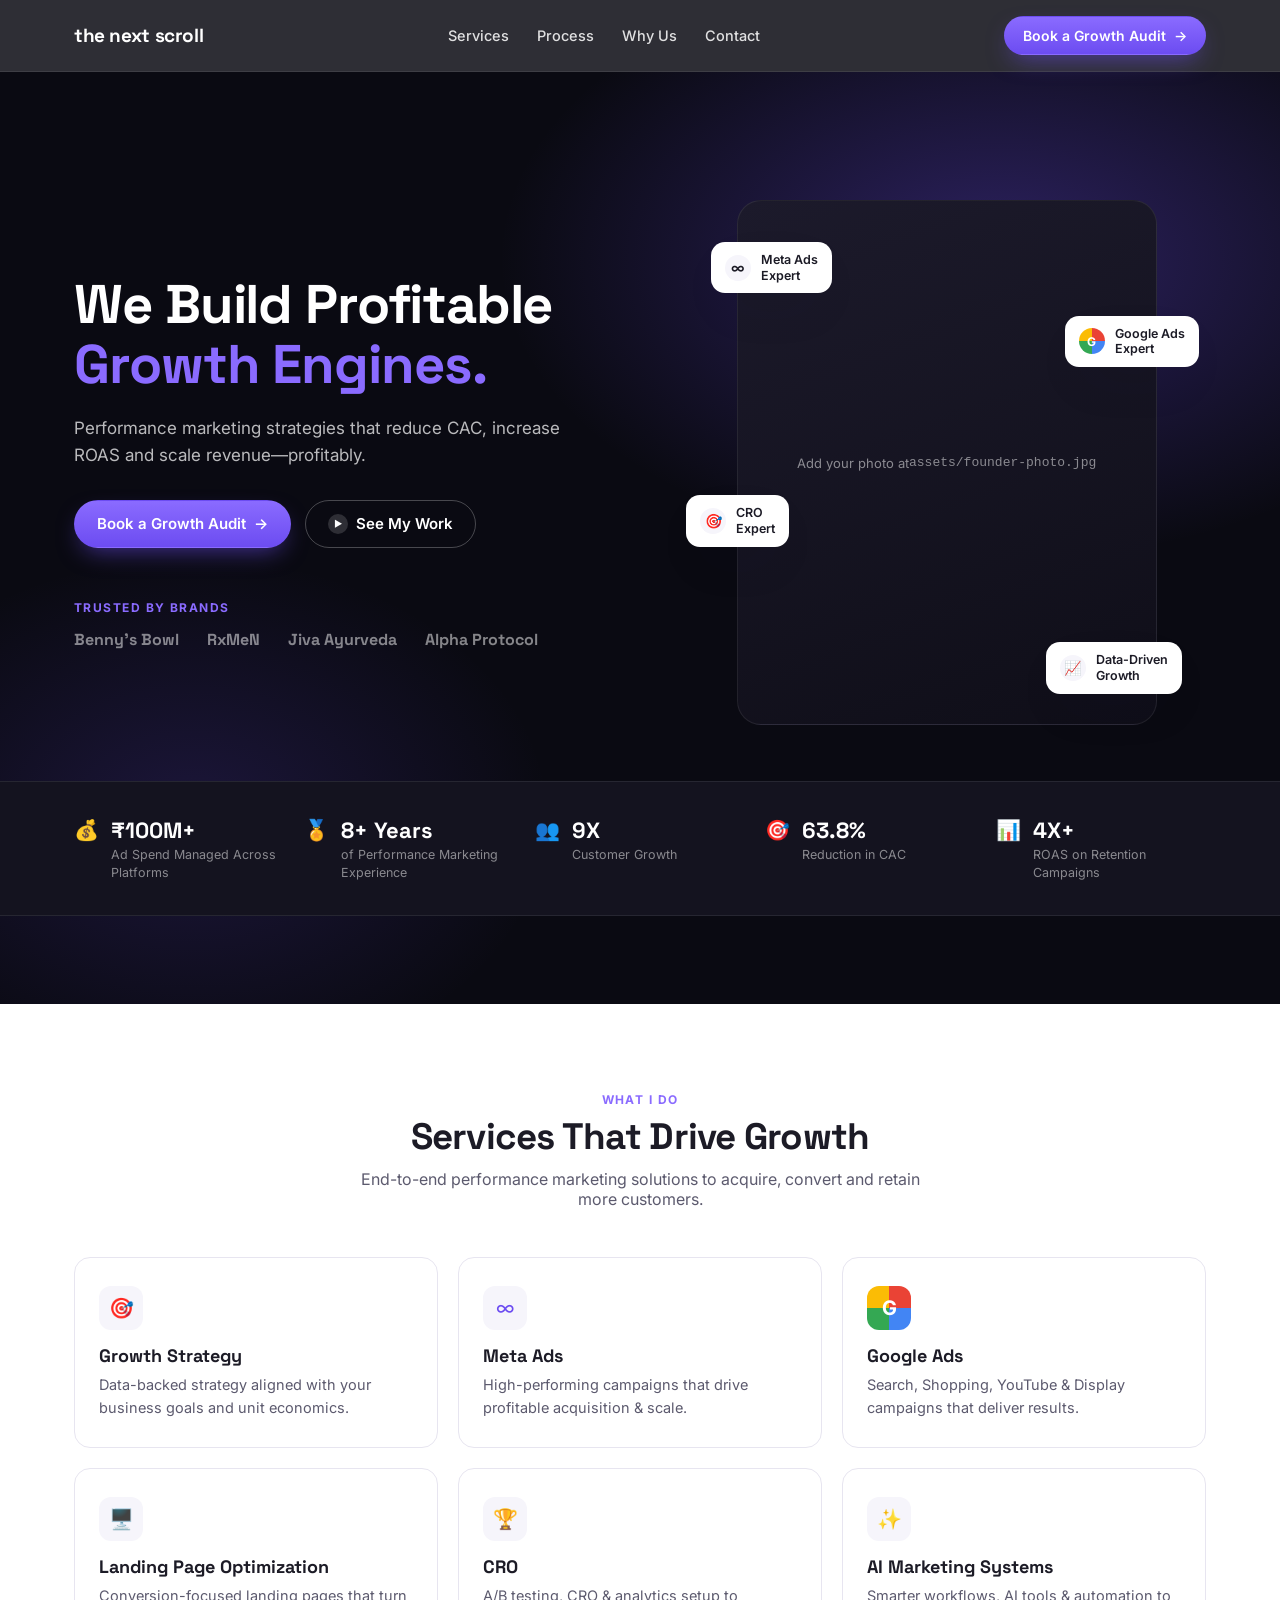
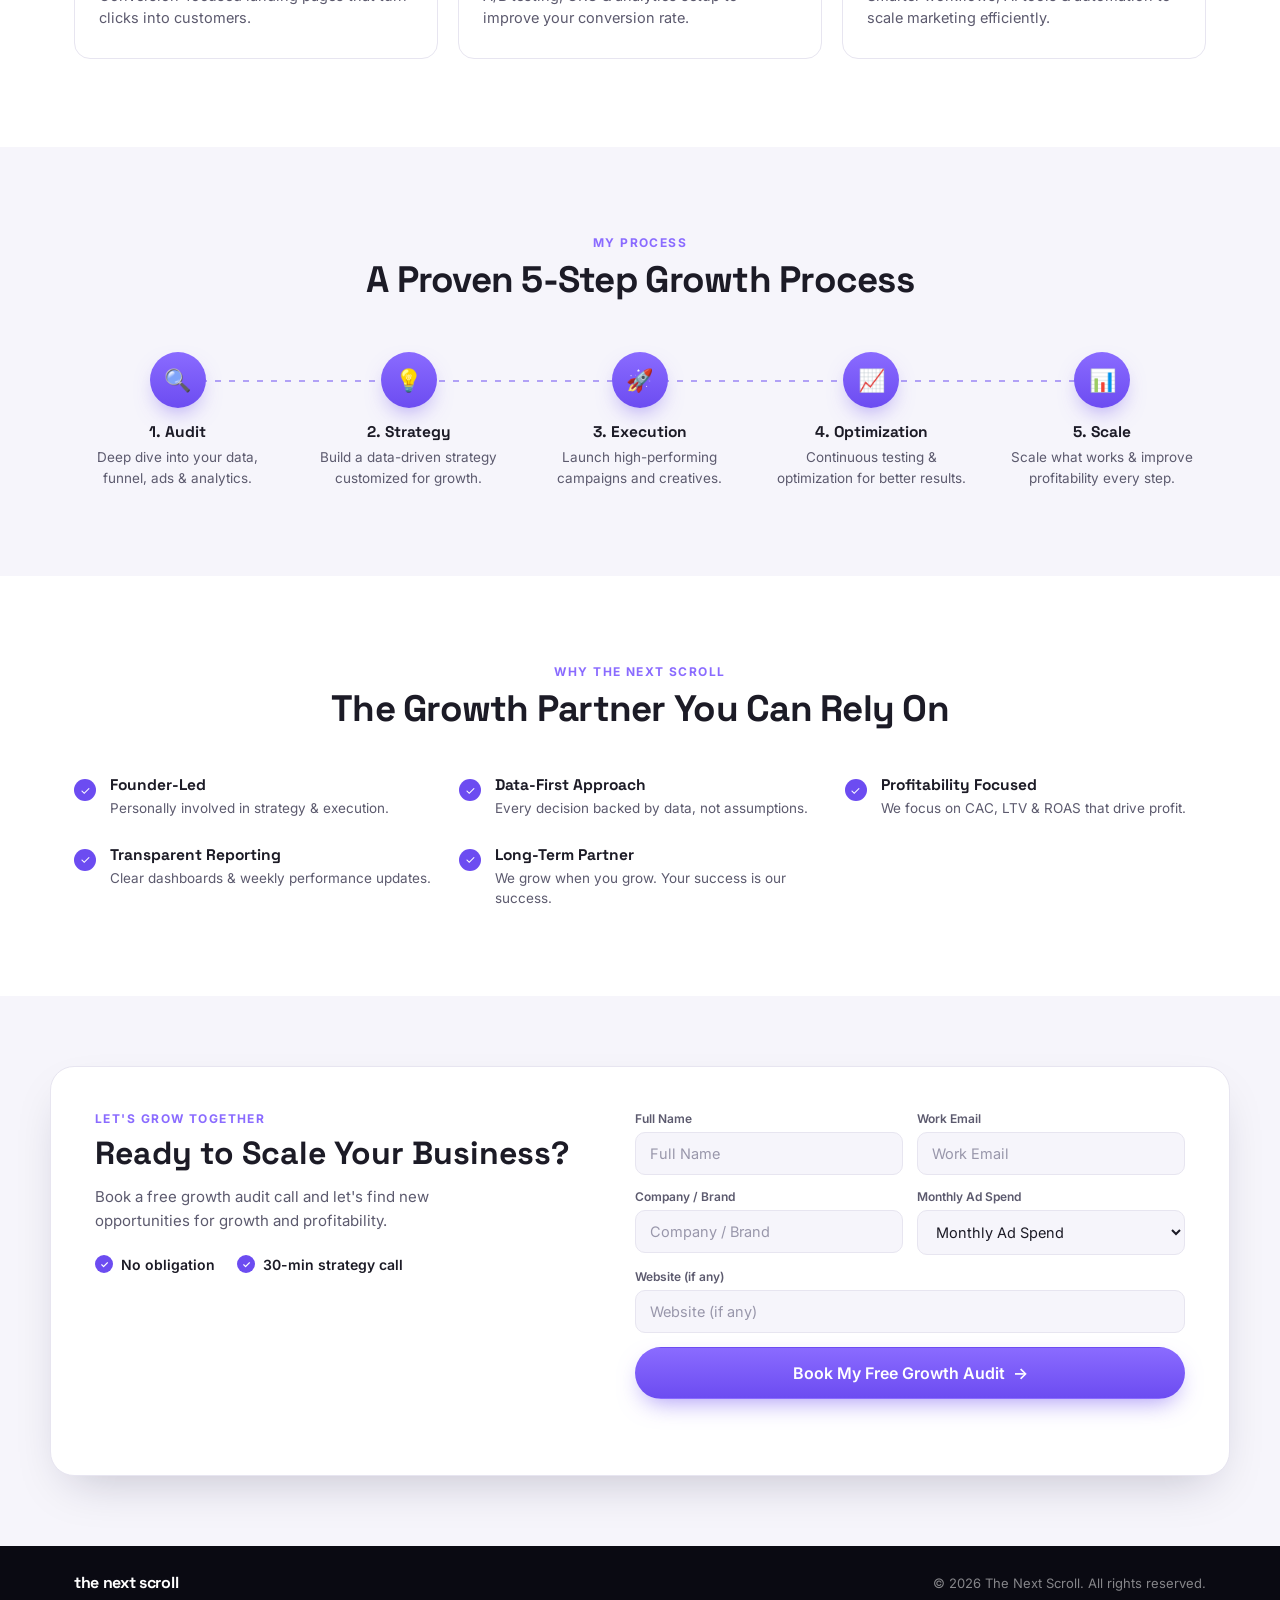
==== index.html @ 04aa4920 "Initial Commit" ====
<!DOCTYPE html>
<html lang="en">
<head>
<meta charset="UTF-8">
<meta name="viewport" content="width=device-width, initial-scale=1.0">
<title>The Next Scroll — Performance Marketing & Growth Strategy</title>
<meta name="description" content="We build profitable growth engines. Performance marketing strategies that reduce CAC, increase ROAS and scale revenue—profitably.">

<!-- Open Graph -->
<meta property="og:title" content="The Next Scroll — We Build Profitable Growth Engines">
<meta property="og:description" content="Performance marketing strategies that reduce CAC, increase ROAS and scale revenue—profitably.">
<meta property="og:type" content="website">

<link rel="icon" href="data:image/svg+xml,<svg xmlns=%22http://www.w3.org/2000/svg%22 viewBox=%220 0 100 100%22><text y=%22.9em%22 font-size=%2290%22>🡵</text></svg>">
<link rel="preconnect" href="https://fonts.googleapis.com">
<link rel="preconnect" href="https://fonts.gstatic.com" crossorigin>
<link href="https://fonts.googleapis.com/css2?family=Space+Grotesk:wght@500;600;700&family=Inter:wght@400;500;600;700&display=swap" rel="stylesheet">
<link rel="stylesheet" href="style.css">
</head>
<body>

<!-- ============ HEADER ============ -->
<header class="site-header" id="top">
  <div class="container header-inner">
    <a href="#top" class="logo">the next scroll</a>
    <nav class="nav-links" id="navLinks">
      <a href="#services">Services</a>
      <a href="#process">Process</a>
      <a href="#why">Why Us</a>
      <a href="#contact">Contact</a>
    </nav>
    <a href="#contact" class="btn btn-primary btn-header">Book a Growth Audit <span aria-hidden="true">→</span></a>
    <button class="nav-toggle" id="navToggle" aria-label="Toggle navigation" aria-expanded="false">
      <span></span><span></span><span></span>
    </button>
  </div>
</header>

<!-- ============ HERO ============ -->
<section class="hero">
  <div class="hero-bg" aria-hidden="true"></div>
  <div class="container hero-inner">
    <div class="hero-copy" data-animate>
      <h1>We Build Profitable<br><span class="accent">Growth Engines.</span></h1>
      <p class="hero-sub">Performance marketing strategies that reduce CAC, increase ROAS and scale revenue—profitably.</p>
      <div class="hero-ctas">
        <a href="#contact" class="btn btn-primary">Book a Growth Audit <span aria-hidden="true">→</span></a>
        <a href="#work" class="btn btn-ghost"><span class="play-icon" aria-hidden="true">▶</span> See My Work</a>
      </div>

      <div class="trusted">
        <span class="eyebrow">Trusted by brands</span>
        <ul class="logo-row">
          <li>Benny's Bowl</li>
          <li>RxMeN</li>
          <li>Jiva Ayurveda</li>
          <li>Alpha Protocol</li>
        </ul>
      </div>
    </div>

    <div class="hero-portrait" data-animate>
      <div class="portrait-frame">
        <img src="assets/founder-photo.jpg" alt="Founder of The Next Scroll" onerror="this.parentElement.classList.add('img-missing')">
        <div class="img-missing-note">Add your photo at<br><code>assets/founder-photo.jpg</code></div>
      </div>

      <div class="badge badge-1">
        <span class="badge-icon">∞</span>
        <span>Meta Ads<br>Expert</span>
      </div>
      <div class="badge badge-2">
        <span class="badge-icon badge-icon--google">G</span>
        <span>Google Ads<br>Expert</span>
      </div>
      <div class="badge badge-3">
        <span class="badge-icon">🎯</span>
        <span>CRO<br>Expert</span>
      </div>
      <div class="badge badge-4">
        <span class="badge-icon">📈</span>
        <span>Data-Driven<br>Growth</span>
      </div>
    </div>
  </div>

  <!-- Stats strip -->
  <div class="stats-strip">
    <div class="container stats-grid">
      <div class="stat">
        <span class="stat-icon">💰</span>
        <div>
          <strong>₹100M+</strong>
          <p>Ad Spend Managed Across Platforms</p>
        </div>
      </div>
      <div class="stat">
        <span class="stat-icon">🏅</span>
        <div>
          <strong>8+ Years</strong>
          <p>of Performance Marketing Experience</p>
        </div>
      </div>
      <div class="stat">
        <span class="stat-icon">👥</span>
        <div>
          <strong>9X</strong>
          <p>Customer Growth</p>
        </div>
      </div>
      <div class="stat">
        <span class="stat-icon">🎯</span>
        <div>
          <strong>63.8%</strong>
          <p>Reduction in CAC</p>
        </div>
      </div>
      <div class="stat">
        <span class="stat-icon">📊</span>
        <div>
          <strong>4X+</strong>
          <p>ROAS on Retention Campaigns</p>
        </div>
      </div>
    </div>
  </div>
</section>

<!-- ============ SERVICES ============ -->
<section class="services" id="services">
  <div class="container">
    <p class="eyebrow eyebrow-center">What I Do</p>
    <h2 class="section-title">Services That Drive Growth</h2>
    <p class="section-sub">End-to-end performance marketing solutions to acquire, convert and retain more customers.</p>

    <div class="cards-grid">
      <div class="card" data-animate>
        <div class="card-icon">🎯</div>
        <h3>Growth Strategy</h3>
        <p>Data-backed strategy aligned with your business goals and unit economics.</p>
      </div>
      <div class="card" data-animate>
        <div class="card-icon">∞</div>
        <h3>Meta Ads</h3>
        <p>High-performing campaigns that drive profitable acquisition & scale.</p>
      </div>
      <div class="card" data-animate>
        <div class="card-icon card-icon--google">G</div>
        <h3>Google Ads</h3>
        <p>Search, Shopping, YouTube & Display campaigns that deliver results.</p>
      </div>
      <div class="card" data-animate>
        <div class="card-icon">🖥️</div>
        <h3>Landing Page Optimization</h3>
        <p>Conversion-focused landing pages that turn clicks into customers.</p>
      </div>
      <div class="card" data-animate>
        <div class="card-icon">🏆</div>
        <h3>CRO</h3>
        <p>A/B testing, CRO & analytics setup to improve your conversion rate.</p>
      </div>
      <div class="card" data-animate>
        <div class="card-icon">✨</div>
        <h3>AI Marketing Systems</h3>
        <p>Smarter workflows, AI tools & automation to scale marketing efficiently.</p>
      </div>
    </div>
  </div>
</section>

<!-- ============ PROCESS ============ -->
<section class="process" id="process">
  <div class="container">
    <p class="eyebrow eyebrow-center">My Process</p>
    <h2 class="section-title">A Proven 5-Step Growth Process</h2>

    <div class="process-track">
      <div class="process-step" data-animate>
        <div class="process-circle">🔍</div>
        <h4>1. Audit</h4>
        <p>Deep dive into your data, funnel, ads & analytics.</p>
      </div>
      <div class="process-step" data-animate>
        <div class="process-circle">💡</div>
        <h4>2. Strategy</h4>
        <p>Build a data-driven strategy customized for growth.</p>
      </div>
      <div class="process-step" data-animate>
        <div class="process-circle">🚀</div>
        <h4>3. Execution</h4>
        <p>Launch high-performing campaigns and creatives.</p>
      </div>
      <div class="process-step" data-animate>
        <div class="process-circle">📈</div>
        <h4>4. Optimization</h4>
        <p>Continuous testing & optimization for better results.</p>
      </div>
      <div class="process-step" data-animate>
        <div class="process-circle">📊</div>
        <h4>5. Scale</h4>
        <p>Scale what works & improve profitability every step.</p>
      </div>
    </div>
  </div>
</section>

<!-- ============ WHY US ============ -->
<section class="why" id="why">
  <div class="container">
    <p class="eyebrow eyebrow-center">Why The Next Scroll</p>
    <h2 class="section-title">The Growth Partner You Can Rely On</h2>

    <div class="why-grid">
      <div class="why-item" data-animate>
        <span class="check">✓</span>
        <div>
          <h4>Founder-Led</h4>
          <p>Personally involved in strategy & execution.</p>
        </div>
      </div>
      <div class="why-item" data-animate>
        <span class="check">✓</span>
        <div>
          <h4>Data-First Approach</h4>
          <p>Every decision backed by data, not assumptions.</p>
        </div>
      </div>
      <div class="why-item" data-animate>
        <span class="check">✓</span>
        <div>
          <h4>Profitability Focused</h4>
          <p>We focus on CAC, LTV & ROAS that drive profit.</p>
        </div>
      </div>
      <div class="why-item" data-animate>
        <span class="check">✓</span>
        <div>
          <h4>Transparent Reporting</h4>
          <p>Clear dashboards & weekly performance updates.</p>
        </div>
      </div>
      <div class="why-item" data-animate>
        <span class="check">✓</span>
        <div>
          <h4>Long-Term Partner</h4>
          <p>We grow when you grow. Your success is our success.</p>
        </div>
      </div>
    </div>
  </div>
</section>

<!-- ============ CONTACT ============ -->
<section class="contact" id="contact">
  <div class="container contact-panel" data-animate>
    <div class="contact-left">
      <p class="eyebrow">Let's Grow Together</p>
      <h2>Ready to Scale Your Business?</h2>
      <p class="contact-copy">Book a free growth audit call and let's find new opportunities for growth and profitability.</p>
      <ul class="contact-points">
        <li><span class="check">✓</span> No obligation</li>
        <li><span class="check">✓</span> 30-min strategy call</li>
      </ul>
    </div>

    <form class="contact-form" id="growthForm" action="https://formspree.io/f/YOUR_FORM_ID" method="POST">
      <div class="form-row">
        <div class="field">
          <label for="fullName">Full Name</label>
          <input type="text" id="fullName" name="fullName" placeholder="Full Name" required>
        </div>
        <div class="field">
          <label for="workEmail">Work Email</label>
          <input type="email" id="workEmail" name="workEmail" placeholder="Work Email" required>
        </div>
      </div>
      <div class="form-row">
        <div class="field">
          <label for="company">Company / Brand</label>
          <input type="text" id="company" name="company" placeholder="Company / Brand" required>
        </div>
        <div class="field">
          <label for="adSpend">Monthly Ad Spend</label>
          <select id="adSpend" name="adSpend" required>
            <option value="" disabled selected>Monthly Ad Spend</option>
            <option value="<1L">Under ₹1L</option>
            <option value="1L-5L">₹1L – ₹5L</option>
            <option value="5L-20L">₹5L – ₹20L</option>
            <option value="20L+">₹20L+</option>
          </select>
        </div>
      </div>
      <div class="field">
        <label for="website">Website (if any)</label>
        <input type="url" id="website" name="website" placeholder="Website (if any)">
      </div>
      <button type="submit" class="btn btn-primary btn-block">Book My Free Growth Audit <span aria-hidden="true">→</span></button>
      <p class="form-status" id="formStatus" role="status"></p>
    </form>
  </div>
</section>

<!-- ============ FOOTER ============ -->
<footer class="site-footer">
  <div class="container footer-inner">
    <span class="logo logo-footer">the next scroll</span>
    <p>© <span id="year"></span> The Next Scroll. All rights reserved.</p>
  </div>
</footer>

<script src="script.js"></script>
</body>
</html>
---- style.css ----
/* ============ TOKENS ============ */
:root{
  --ink:#0a0a12;
  --ink-2:#14131f;
  --violet:#6c4cf1;
  --violet-2:#8a6bff;
  --paper:#ffffff;
  --paper-2:#f6f5fb;
  --line:#e7e5f0;
  --text:#1c1b26;
  --text-soft:#5c5a6e;
  --white-soft:rgba(255,255,255,.72);
  --white-faint:rgba(255,255,255,.5);
  --radius:16px;
  --radius-sm:10px;
  --shadow:0 20px 50px -20px rgba(20,15,50,.25);
  --font-display:"Space Grotesk", "Inter", sans-serif;
  --font-body:"Inter", sans-serif;
  --maxw:1180px;
}

*,*::before,*::after{box-sizing:border-box}
html{scroll-behavior:smooth}
body{
  margin:0;
  font-family:var(--font-body);
  color:var(--text);
  background:var(--paper);
  -webkit-font-smoothing:antialiased;
}
img{max-width:100%;display:block}
a{color:inherit;text-decoration:none}
ul{list-style:none;margin:0;padding:0}
h1,h2,h3,h4{font-family:var(--font-display);margin:0;line-height:1.1}
p{margin:0}
button{font-family:inherit}

.container{
  width:100%;
  max-width:var(--maxw);
  margin-inline:auto;
  padding-inline:24px;
}

@media (prefers-reduced-motion: reduce){
  html{scroll-behavior:auto}
  *{animation-duration:.01ms !important; animation-iteration-count:1 !important; transition-duration:.01ms !important;}
}

/* ============ BUTTONS ============ */
.btn{
  display:inline-flex;
  align-items:center;
  gap:8px;
  padding:13px 22px;
  border-radius:999px;
  font-weight:600;
  font-size:15px;
  border:1px solid transparent;
  cursor:pointer;
  transition:transform .18s ease, box-shadow .18s ease, background .18s ease;
  white-space:nowrap;
}
.btn span{transition:transform .18s ease}
.btn:hover span{transform:translateX(3px)}
.btn:focus-visible{outline:3px solid var(--violet-2); outline-offset:3px}

.btn-primary{
  background:linear-gradient(180deg,var(--violet-2),var(--violet));
  color:#fff;
  box-shadow:0 10px 25px -8px rgba(108,76,241,.6);
}
.btn-primary:hover{transform:translateY(-2px); box-shadow:0 14px 30px -8px rgba(108,76,241,.7)}

.btn-ghost{
  background:transparent;
  color:#fff;
  border-color:rgba(255,255,255,.25);
}
.btn-ghost:hover{background:rgba(255,255,255,.08); transform:translateY(-2px)}

.btn-block{width:100%; justify-content:center; padding:15px 22px; font-size:16px}

.play-icon{
  display:inline-flex;
  align-items:center;
  justify-content:center;
  width:20px;height:20px;
  border-radius:50%;
  background:rgba(255,255,255,.15);
  font-size:9px;
}

/* ============ HEADER ============ */
.site-header{
  position:sticky; top:0; z-index:100;
  background:rgba(10,10,18,.85);
  backdrop-filter:blur(10px);
  border-bottom:1px solid rgba(255,255,255,.08);
}
.header-inner{
  display:flex; align-items:center; justify-content:space-between;
  padding-block:16px;
  color:#fff;
}
.logo{font-family:var(--font-display); font-weight:700; font-size:19px; letter-spacing:-.02em}
.nav-links{display:flex; gap:28px; font-size:14.5px; font-weight:500}
.nav-links a{opacity:.85; transition:opacity .15s}
.nav-links a:hover{opacity:1}
.btn-header{padding:10px 18px; font-size:14px}

.nav-toggle{
  display:none;
  background:none; border:none; cursor:pointer;
  width:34px; height:34px;
  flex-direction:column; justify-content:center; gap:5px;
}
.nav-toggle span{display:block; height:2px; width:100%; background:#fff; border-radius:2px; transition:transform .2s, opacity .2s}
.nav-toggle.open span:nth-child(1){transform:translateY(7px) rotate(45deg)}
.nav-toggle.open span:nth-child(2){opacity:0}
.nav-toggle.open span:nth-child(3){transform:translateY(-7px) rotate(-45deg)}

/* ============ HERO ============ */
.hero{
  position:relative;
  background:var(--ink);
  color:#fff;
  overflow:hidden;
  padding-top:64px;
}
.hero-bg{
  position:absolute; inset:0;
  background:
    radial-gradient(60% 50% at 78% 20%, rgba(108,76,241,.35), transparent 65%),
    radial-gradient(40% 40% at 15% 80%, rgba(108,76,241,.18), transparent 70%);
  pointer-events:none;
}
.hero-inner{
  position:relative;
  display:grid;
  grid-template-columns:1.05fr .95fr;
  gap:40px;
  align-items:center;
  padding-block:64px 56px;
}
.hero-copy h1{
  font-size:clamp(2.1rem, 4.4vw, 3.4rem);
  font-weight:700;
  letter-spacing:-.02em;
}
.hero-copy .accent{color:var(--violet-2)}
.hero-sub{
  margin-top:20px;
  font-size:17px;
  line-height:1.6;
  color:var(--white-soft);
  max-width:46ch;
}
.hero-ctas{display:flex; gap:14px; margin-top:30px; flex-wrap:wrap}

.eyebrow{
  display:block;
  font-size:12px;
  font-weight:700;
  letter-spacing:.12em;
  text-transform:uppercase;
  color:var(--violet-2);
  margin-bottom:10px;
}
.eyebrow-center{text-align:center}

.trusted{margin-top:52px}
.logo-row{
  display:flex; flex-wrap:wrap; gap:28px;
  margin-top:14px;
  font-family:var(--font-display);
  font-weight:700;
  font-size:16px;
  color:var(--white-faint);
}

/* ---- hero portrait ---- */
.hero-portrait{position:relative; justify-self:center; width:100%; max-width:420px}
.portrait-frame{
  position:relative;
  aspect-ratio:4/5;
  border-radius:24px;
  overflow:hidden;
  background:linear-gradient(160deg,#1c1a2b,#0f0e18);
  border:1px solid rgba(255,255,255,.08);
}
.portrait-frame img{width:100%; height:100%; object-fit:cover}
.img-missing-note{
  display:none;
  position:absolute; inset:0;
  align-items:center; justify-content:center;
  text-align:center;
  font-size:13px;
  color:var(--white-faint);
  padding:20px;
}
.img-missing .img-missing-note{display:flex}
.img-missing img{display:none}

.badge{
  position:absolute;
  display:flex; align-items:center; gap:10px;
  background:#fff;
  color:var(--text);
  padding:10px 14px;
  border-radius:14px;
  box-shadow:var(--shadow);
  font-size:12.5px;
  font-weight:600;
  line-height:1.25;
  animation:float 5s ease-in-out infinite;
}
.badge-icon{
  width:26px; height:26px;
  border-radius:50%;
  display:flex; align-items:center; justify-content:center;
  background:var(--paper-2);
  font-size:14px;
  flex:none;
}
.badge-icon--google{
  background:conic-gradient(from 90deg,#4285F4 0 25%,#34A853 0 50%,#FBBC05 0 75%,#EA4335 0 100%);
  color:#fff; font-weight:700; font-size:12px;
}
.badge-1{top:8%; left:-6%; animation-delay:0s}
.badge-2{top:22%; right:-10%; animation-delay:.6s}
.badge-3{bottom:34%; left:-12%; animation-delay:1.2s}
.badge-4{bottom:6%; right:-6%; animation-delay:1.8s}

@keyframes float{
  0%,100%{transform:translateY(0)}
  50%{transform:translateY(-8px)}
}

/* ---- stats strip ---- */
.stats-strip{
  position:relative;
  background:var(--ink-2);
  border-top:1px solid rgba(255,255,255,.08);
  border-bottom:1px solid rgba(255,255,255,.08);
}
.stats-grid{
  display:grid;
  grid-template-columns:repeat(5,1fr);
  gap:20px;
  padding-block:34px;
}
.stat{display:flex; align-items:flex-start; gap:12px}
.stat-icon{font-size:20px; margin-top:2px}
.stat strong{display:block; font-family:var(--font-display); font-size:22px; color:#fff}
.stat p{font-size:12.5px; color:var(--white-faint); margin-top:2px; line-height:1.4}

/* ============ SECTION SHARED ============ */
section{padding-block:88px}
.section-title{
  text-align:center;
  font-size:clamp(1.7rem,3vw,2.3rem);
  font-weight:700;
  letter-spacing:-.02em;
  margin-bottom:12px;
}
.section-sub{
  text-align:center;
  color:var(--text-soft);
  max-width:56ch;
  margin-inline:auto;
  font-size:16px;
}

/* ============ SERVICES ============ */
.services{background:var(--paper)}
.cards-grid{
  margin-top:48px;
  display:grid;
  grid-template-columns:repeat(3,1fr);
  gap:20px;
}
.card{
  background:var(--paper);
  border:1px solid var(--line);
  border-radius:var(--radius);
  padding:28px 24px;
  transition:transform .2s ease, box-shadow .2s ease, border-color .2s ease;
}
.card:hover{transform:translateY(-4px); box-shadow:var(--shadow); border-color:transparent}
.card-icon{
  width:44px; height:44px;
  border-radius:12px;
  background:var(--paper-2);
  display:flex; align-items:center; justify-content:center;
  font-size:20px;
  color:var(--violet);
  margin-bottom:16px;
}
.card-icon--google{
  background:conic-gradient(from 90deg,#4285F4 0 25%,#34A853 0 50%,#FBBC05 0 75%,#EA4335 0 100%);
  color:#fff; font-weight:700;
}
.card h3{font-size:18px; margin-bottom:8px}
.card p{color:var(--text-soft); font-size:14.5px; line-height:1.55}

/* ============ PROCESS ============ */
.process{background:var(--paper-2)}
.process-track{
  margin-top:52px;
  display:grid;
  grid-template-columns:repeat(5,1fr);
  gap:24px;
  position:relative;
}
.process-track::before{
  content:"";
  position:absolute;
  top:28px; left:10%; right:10%;
  height:2px;
  background-image:linear-gradient(to right, var(--violet) 0 6px, transparent 6px 14px);
  background-size:14px 2px;
  background-repeat:repeat-x;
  opacity:.5;
}
.process-step{position:relative; text-align:center}
.process-circle{
  width:56px; height:56px;
  border-radius:50%;
  background:linear-gradient(180deg,var(--violet-2),var(--violet));
  color:#fff;
  display:flex; align-items:center; justify-content:center;
  font-size:22px;
  margin:0 auto 16px;
  box-shadow:0 10px 22px -8px rgba(108,76,241,.55);
  position:relative;
  z-index:1;
}
.process-step h4{font-size:15.5px; margin-bottom:6px}
.process-step p{font-size:13.5px; color:var(--text-soft); line-height:1.5}

/* ============ WHY ============ */
.why{background:var(--paper)}
.why-grid{
  margin-top:48px;
  display:grid;
  grid-template-columns:repeat(3,1fr);
  gap:28px 24px;
}
.why-item{display:flex; gap:14px}
.check{
  flex:none;
  width:22px; height:22px;
  border-radius:50%;
  background:var(--violet);
  color:#fff;
  font-size:12px;
  display:flex; align-items:center; justify-content:center;
  margin-top:2px;
}
.why-item h4{font-size:15.5px; margin-bottom:4px}
.why-item p{font-size:13.5px; color:var(--text-soft); line-height:1.5}

/* ============ CONTACT ============ */
.contact{background:var(--paper-2); padding-block:70px}
.contact-panel{
  background:#fff;
  border:1px solid var(--line);
  border-radius:24px;
  box-shadow:var(--shadow);
  display:grid;
  grid-template-columns:1fr 1.1fr;
  gap:40px;
  padding:44px;
}
.contact-left h2{font-size:clamp(1.5rem,2.6vw,2rem); margin:6px 0 14px}
.contact-copy{color:var(--text-soft); font-size:15px; line-height:1.6; max-width:38ch}
.contact-points{display:flex; gap:22px; margin-top:22px; flex-wrap:wrap}
.contact-points li{display:flex; align-items:center; gap:8px; font-size:14px; font-weight:600}
.contact-points .check{width:18px; height:18px; font-size:10px; margin-top:0}

.contact-form{display:flex; flex-direction:column; gap:14px}
.form-row{display:grid; grid-template-columns:1fr 1fr; gap:14px}
.field{display:flex; flex-direction:column; gap:6px}
.field label{font-size:12px; font-weight:600; color:var(--text-soft)}
.field input, .field select{
  border:1px solid var(--line);
  background:var(--paper-2);
  border-radius:var(--radius-sm);
  padding:12px 14px;
  font-size:14.5px;
  font-family:inherit;
  color:var(--text);
  transition:border-color .15s, background .15s;
}
.field input:focus, .field select:focus{
  outline:none;
  border-color:var(--violet);
  background:#fff;
}
.field input::placeholder{color:#9997ab}
.form-status{font-size:13.5px; min-height:18px; color:var(--text-soft)}
.form-status.ok{color:#1a8a4a; font-weight:600}
.form-status.err{color:#c0392b; font-weight:600}

/* ============ FOOTER ============ */
.site-footer{background:var(--ink); color:var(--white-faint); padding-block:26px}
.footer-inner{display:flex; align-items:center; justify-content:space-between; flex-wrap:wrap; gap:10px; font-size:13px}
.logo-footer{color:#fff; font-size:16px}

/* ============ SCROLL REVEAL ============ */
[data-animate]{opacity:0; transform:translateY(18px); transition:opacity .6s ease, transform .6s ease}
[data-animate].in-view{opacity:1; transform:translateY(0)}

/* ============ RESPONSIVE ============ */
@media (max-width:980px){
  .hero-inner{grid-template-columns:1fr; padding-top:44px}
  .hero-portrait{order:-1; max-width:320px; margin-inline:auto; margin-bottom:12px}
  .hero-copy{text-align:center}
  .hero-sub{margin-inline:auto}
  .hero-ctas{justify-content:center}
  .trusted{text-align:center}
  .logo-row{justify-content:center}
  .badge{font-size:11.5px; padding:8px 10px}
  .badge-1{left:-2%} .badge-2{right:-2%} .badge-3{left:-4%} .badge-4{right:-2%}

  .stats-grid{grid-template-columns:repeat(3,1fr)}
  .cards-grid{grid-template-columns:repeat(2,1fr)}
  .process-track{grid-template-columns:repeat(3,1fr)}
  .process-track::before{display:none}
  .why-grid{grid-template-columns:repeat(2,1fr)}
  .contact-panel{grid-template-columns:1fr}
}

@media (max-width:720px){
  .nav-links{
    position:fixed; top:64px; left:0; right:0;
    background:var(--ink);
    flex-direction:column;
    padding:20px 24px;
    gap:16px;
    border-bottom:1px solid rgba(255,255,255,.08);
    transform:translateY(-130%);
    transition:transform .25s ease;
  }
  .nav-links.open{transform:translateY(0)}
  .nav-toggle{display:flex}
  .btn-header{display:none}

  .stats-grid{grid-template-columns:repeat(2,1fr)}
  .cards-grid{grid-template-columns:1fr}
  .process-track{grid-template-columns:1fr; gap:34px}
  .why-grid{grid-template-columns:1fr}
  .form-row{grid-template-columns:1fr}
  .contact-panel{padding:28px 22px}
}

@media (max-width:420px){
  .stats-grid{grid-template-columns:1fr 1fr}
}
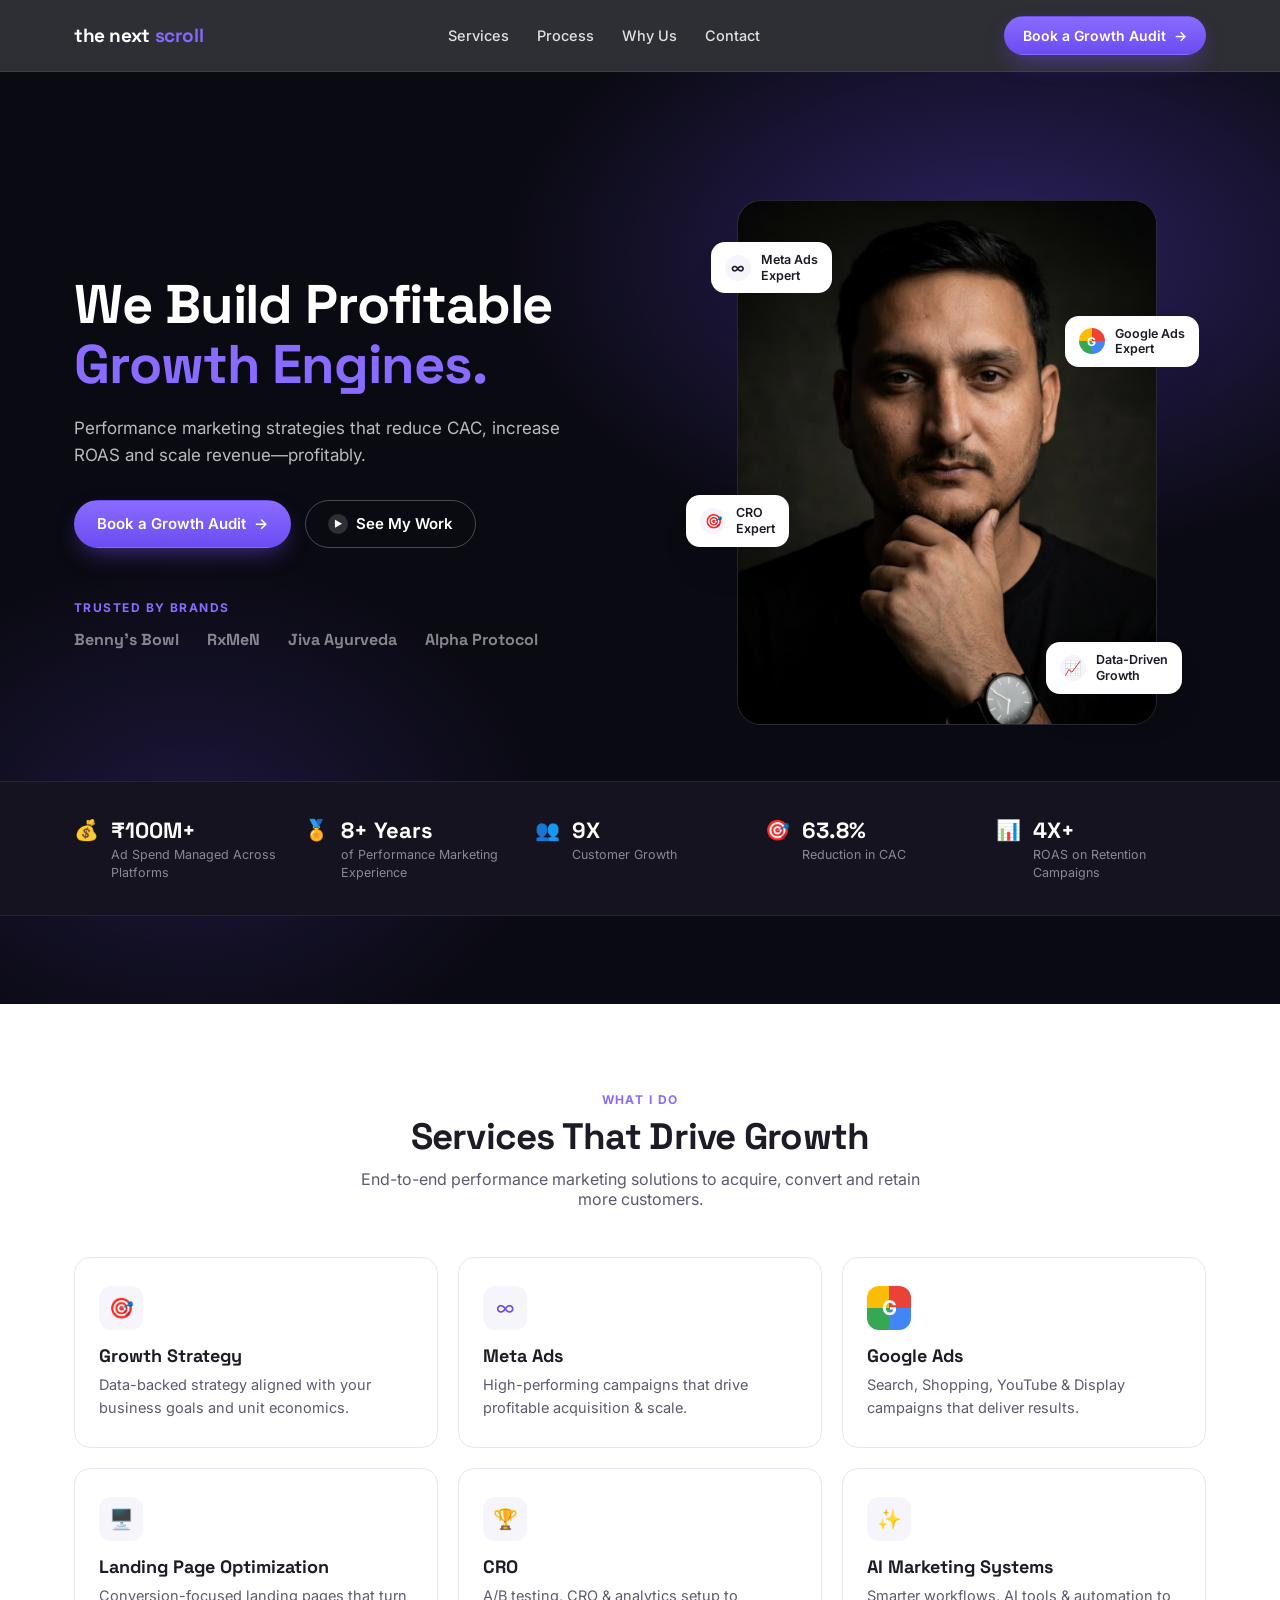
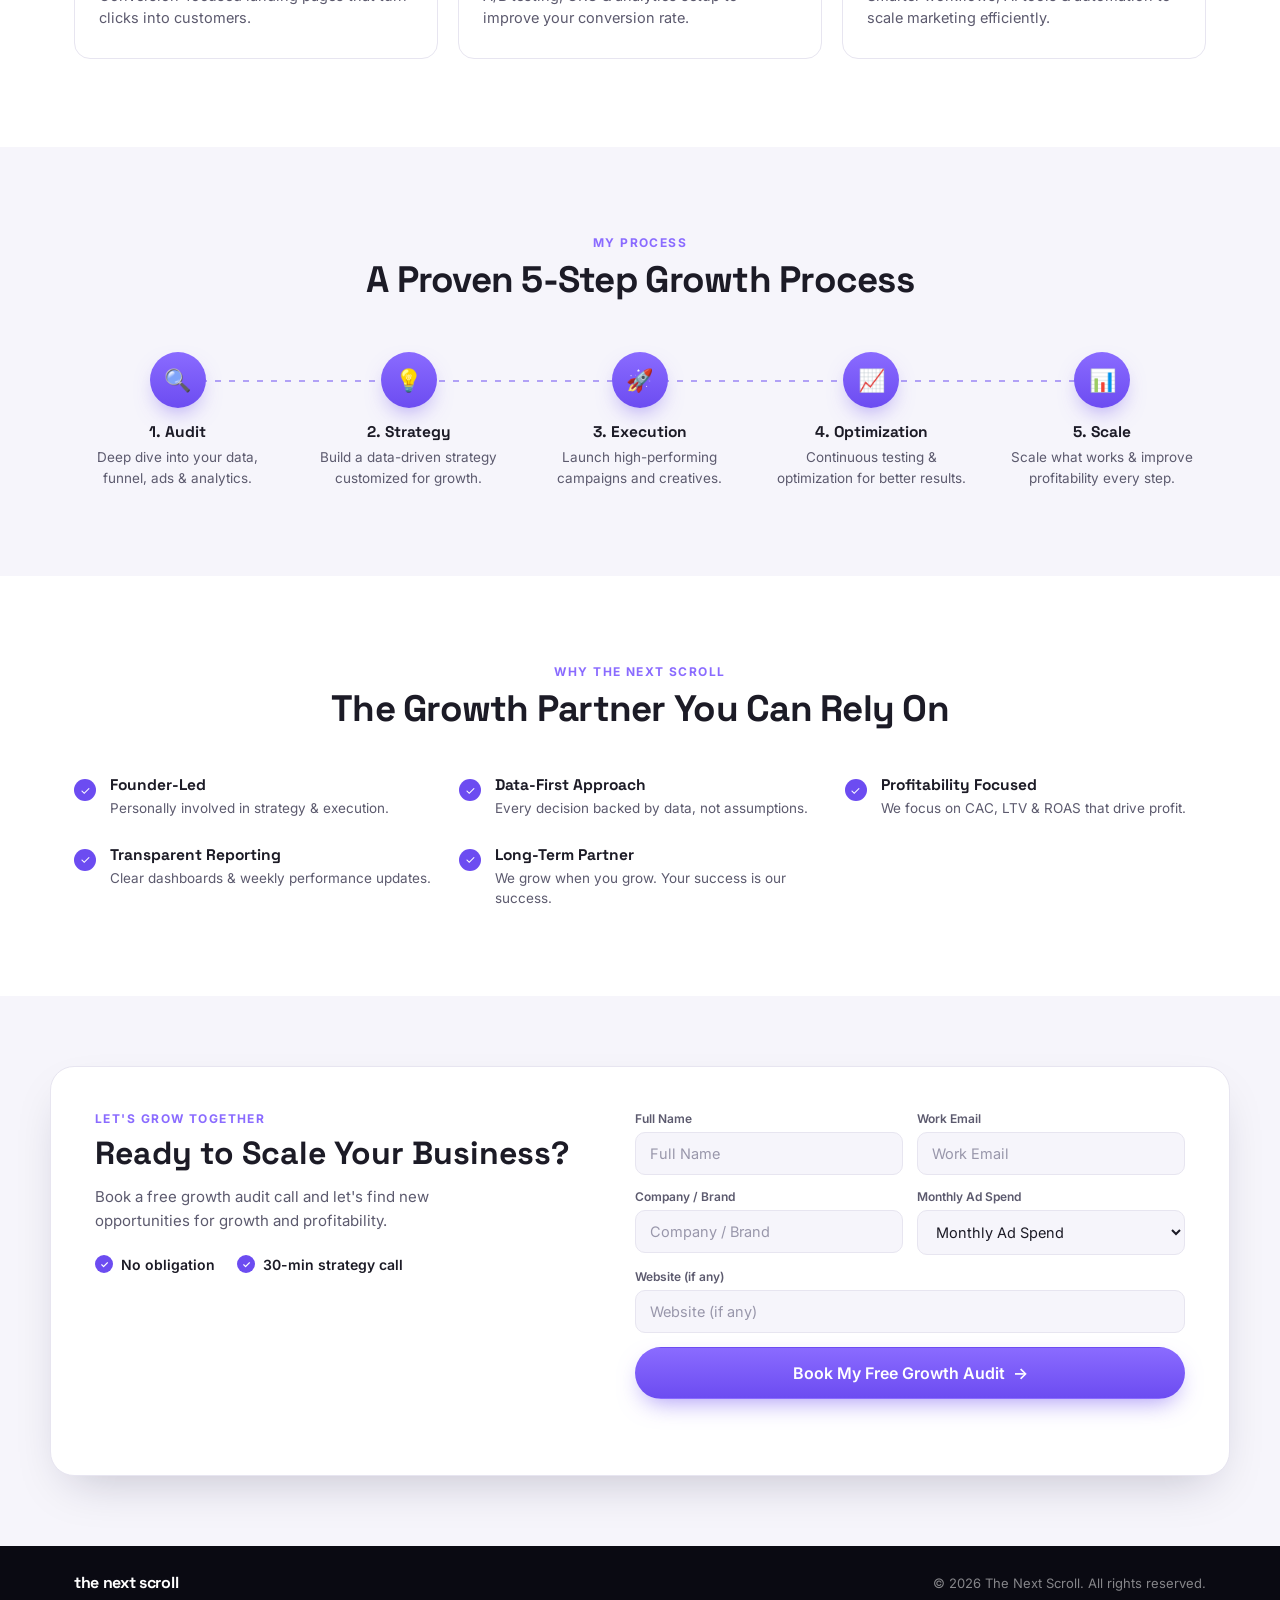
==== commit c93cfa50: "added pic and formspree" ====
--- a/index.html
+++ b/index.html
@@ -22,7 +22,7 @@
 <!-- ============ HEADER ============ -->
 <header class="site-header" id="top">
   <div class="container header-inner">
-    <a href="#top" class="logo">the next scroll</a>
+    <a href="#top" class="logo"><b>the next <span style="color: #8768ff;">scroll</span></b></a>
     <nav class="nav-links" id="navLinks">
       <a href="#services">Services</a>
       <a href="#process">Process</a>
@@ -61,8 +61,8 @@
 
     <div class="hero-portrait" data-animate>
       <div class="portrait-frame">
-        <img src="assets/founder-photo.jpg" alt="Founder of The Next Scroll" onerror="this.parentElement.classList.add('img-missing')">
-        <div class="img-missing-note">Add your photo at<br><code>assets/founder-photo.jpg</code></div>
+        <img src="assets/founder-photo.jpeg" alt="Founder of The Next Scroll" onerror="this.parentElement.classList.add('img-missing')">
+        <div class="img-missing-note">Add your photo at<br><code>assets/founder-photo.jpeg</code></div>
       </div>
 
       <div class="badge badge-1">
@@ -263,7 +263,7 @@
       </ul>
     </div>
 
-    <form class="contact-form" id="growthForm" action="https://formspree.io/f/YOUR_FORM_ID" method="POST">
+    <form class="contact-form" id="growthForm" action="https://formspree.io/f/xojggbdl" method="POST">
       <div class="form-row">
         <div class="field">
           <label for="fullName">Full Name</label>
@@ -292,7 +292,7 @@
       </div>
       <div class="field">
         <label for="website">Website (if any)</label>
-        <input type="url" id="website" name="website" placeholder="Website (if any)">
+        <input type="text" id="website" name="website" placeholder="Website (if any)">
       </div>
       <button type="submit" class="btn btn-primary btn-block">Book My Free Growth Audit <span aria-hidden="true">→</span></button>
       <p class="form-status" id="formStatus" role="status"></p>
--- a/style.css
+++ b/style.css
@@ -415,7 +415,7 @@
 /* ============ RESPONSIVE ============ */
 @media (max-width:980px){
   .hero-inner{grid-template-columns:1fr; padding-top:44px}
-  .hero-portrait{order:-1; max-width:320px; margin-inline:auto; margin-bottom:12px}
+  .hero-portrait{max-width:320px; margin-inline:auto; margin-bottom:12px}
   .hero-copy{text-align:center}
   .hero-sub{margin-inline:auto}
   .hero-ctas{justify-content:center}
